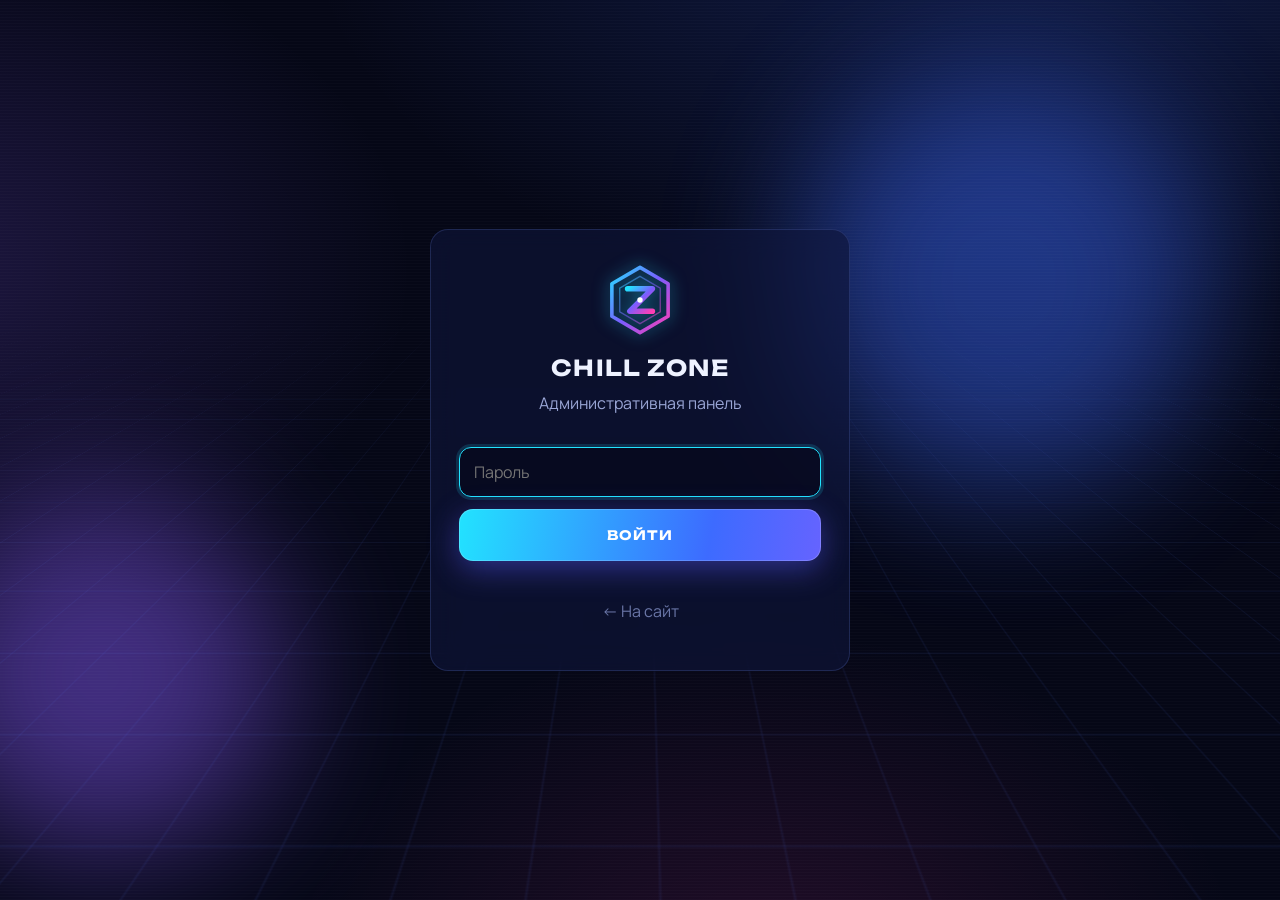
==== admin/index.html @ e5949b57 "CHILL ZONE: сайт, 3D-комната, бронирование, админ-панель Co-Authored-By: Claude Opus 5.5 <noreply@an" ====
<!doctype html>
<html lang="ru">
<head>
<meta charset="utf-8">
<meta name="viewport" content="width=device-width,initial-scale=1,viewport-fit=cover">
<title>Админ-панель — CHILL ZONE</title>
<meta name="robots" content="noindex,nofollow">
<meta name="theme-color" content="#050716">
<meta name="apple-mobile-web-app-capable" content="yes">
<meta name="apple-mobile-web-app-status-bar-style" content="black-translucent">
<meta name="apple-mobile-web-app-title" content="CZ Admin">
<link rel="icon" href="/favicon.svg" type="image/svg+xml">
<link rel="apple-touch-icon" href="/img/icon-192.png">
<link rel="preconnect" href="https://fonts.googleapis.com"><link rel="preconnect" href="https://fonts.gstatic.com" crossorigin>
<link href="https://fonts.googleapis.com/css2?family=Manrope:wght@400;500;600;700;800&family=Unbounded:wght@400;600;700;800&display=swap" rel="stylesheet">
<link rel="stylesheet" href="/css/app.css">
<link rel="stylesheet" href="/css/admin.css">
</head>
<body class="adm">
<div class="bg-fx"><div class="orb o1"></div><div class="orb o2"></div></div>
<div id="root"></div>
<div id="modal" class="modal" hidden><div class="modal-card" role="dialog" aria-modal="true"></div></div>
<script src="/config.js"></script>
<script src="/js/api.js"></script>
<script src="/js/admin.js"></script>
</body>
</html>
---- css/app.css ----
/* =========================================================
   CHILL ZONE — Gaming Universe / Esports Arena / RGB Lounge
   ========================================================= */
:root{
  --bg:#050716; --bg2:#0a0f2a; --panel:rgba(16,22,58,.62); --panel-solid:#0e1435; --line:rgba(120,150,255,.18);
  --text:#eef2ff; --muted:#9aa6d6; --dim:#6b77a8;
  --cyan:#22e3ff; --blue:#3d6bff; --violet:#8b5cff; --teal:#19f0c4; --pink:#ff3fb4;
  --ok:#2bff9a; --busy:#ff3d6e; --sel:#22e3ff; --off:#6b7280;
  --grad: linear-gradient(100deg,var(--cyan),var(--blue) 35%,var(--violet) 65%,var(--pink));
  --r:18px; --r-sm:12px;
  --f-display:"Unbounded","Arial Black",system-ui,sans-serif;
  --f-body:"Manrope",system-ui,-apple-system,"Segoe UI",Roboto,sans-serif;
  --hdr:68px;
  color-scheme: dark;
}
*{box-sizing:border-box}
html{scroll-behavior:smooth;-webkit-text-size-adjust:100%}
body{margin:0;background:var(--bg);color:var(--text);font:16px/1.55 var(--f-body);overflow-x:hidden;-webkit-font-smoothing:antialiased;min-height:100vh}
a{color:inherit;text-decoration:none}
img{max-width:100%;display:block}
button,input,select,textarea{font:inherit;color:inherit}
h1,h2,h3,h4{font-family:var(--f-display);font-weight:700;line-height:1.08;margin:0 0 .5em;letter-spacing:-.01em}
p{margin:0 0 .8em}
.wrap{width:min(1240px,100%);margin:0 auto;padding:0 20px}
.muted{color:var(--muted)} .dim{color:var(--dim)}
.grad-text{background:var(--grad);-webkit-background-clip:text;background-clip:text;color:transparent}
::selection{background:var(--violet);color:#fff}

/* ---------- живой фон ---------- */
.bg-fx{position:fixed;inset:0;z-index:-2;overflow:hidden;pointer-events:none;background:
  radial-gradient(1200px 700px at 80% -10%,rgba(61,107,255,.22),transparent 60%),
  radial-gradient(900px 600px at -10% 30%,rgba(139,92,255,.20),transparent 60%),
  radial-gradient(800px 600px at 60% 110%,rgba(255,63,180,.12),transparent 60%),var(--bg)}
.bg-fx::before{content:"";position:absolute;inset:-50%;background-image:linear-gradient(rgba(80,120,255,.07) 1px,transparent 1px),linear-gradient(90deg,rgba(80,120,255,.07) 1px,transparent 1px);background-size:56px 56px;transform:perspective(600px) rotateX(62deg) translateY(-10%);animation:gridmove 14s linear infinite;mask-image:linear-gradient(transparent 30%,#000 70%)}
.bg-fx::after{content:"";position:absolute;inset:0;background:repeating-linear-gradient(0deg,rgba(255,255,255,.018) 0 1px,transparent 1px 3px)}
@keyframes gridmove{to{background-position:0 56px,0 0}}
.orb{position:absolute;border-radius:50%;filter:blur(70px);opacity:.45;animation:float 18s ease-in-out infinite}
.orb.o1{width:420px;height:420px;background:var(--blue);top:8%;left:62%}
.orb.o2{width:360px;height:360px;background:var(--violet);top:55%;left:-6%;animation-delay:-6s}
.orb.o3{width:260px;height:260px;background:var(--pink);top:78%;left:70%;opacity:.25;animation-delay:-11s}
@keyframes float{50%{transform:translate(40px,-50px) scale(1.12)}}

/* ---------- шапка ---------- */
.site-header{position:fixed;top:0;left:0;right:0;z-index:50;transition:background .3s,backdrop-filter .3s,border-color .3s;border-bottom:1px solid transparent}
.site-header.scrolled,.site-header.open{background:rgba(5,7,22,.78);backdrop-filter:blur(16px);-webkit-backdrop-filter:blur(16px);border-color:var(--line)}
.hdr{height:var(--hdr);display:flex;align-items:center;gap:24px}
.brand{display:flex;align-items:center;gap:10px}
.cz-logo{width:38px;height:38px;filter:drop-shadow(0 0 8px rgba(34,227,255,.55))}
.brand-word{font-family:var(--f-display);font-size:17px;letter-spacing:.08em;display:flex;gap:6px}
.brand-word b{font-weight:800}.brand-word i{font-style:normal;font-weight:400;color:var(--cyan)}
.nav{display:flex;gap:4px;margin-left:auto}
.nav a{padding:8px 14px;border-radius:999px;font-weight:600;font-size:14px;color:var(--muted);transition:.2s}
.nav a:hover,.nav a.on{color:var(--text);background:rgba(120,150,255,.1)}
.burger{display:none;margin-left:auto;background:none;border:0;width:44px;height:44px;padding:10px;cursor:pointer}
.burger span{display:block;height:2px;background:var(--text);margin:6px 0;border-radius:2px;transition:.3s}
.open .burger span:nth-child(1){transform:translateY(8px) rotate(45deg)}.open .burger span:nth-child(2){opacity:0}.open .burger span:nth-child(3){transform:translateY(-8px) rotate(-45deg)}
.mnav{display:none}
@media (max-width:900px){
  .hdr .nav,.hdr .hdr-cta{display:none}.hdr .burger{display:block}
  .site-header.open .mnav{display:flex;flex-direction:column;gap:6px;padding:10px 20px 24px}
  .mnav a{padding:14px 6px;font-size:18px;font-weight:700;border-bottom:1px solid var(--line)}
  .mnav .btn{margin-top:10px;border:0}
}

/* ---------- кнопки ---------- */
.btn{display:inline-flex;align-items:center;justify-content:center;gap:10px;min-height:52px;padding:0 26px;border-radius:14px;border:1px solid var(--line);background:rgba(20,28,72,.6);font-family:var(--f-display);font-size:13px;font-weight:700;letter-spacing:.08em;text-transform:uppercase;cursor:pointer;transition:transform .2s,box-shadow .25s,background .25s,border-color .25s;position:relative;white-space:nowrap;-webkit-tap-highlight-color:transparent}
.btn:hover{transform:translateY(-2px);border-color:rgba(34,227,255,.5);box-shadow:0 0 24px rgba(34,227,255,.18)}
.btn:active{transform:translateY(0) scale(.98)}
.btn:disabled{opacity:.45;pointer-events:none}
.btn-neon{background:var(--grad);background-size:200% 100%;border:0;color:#fff;box-shadow:0 8px 30px rgba(91,92,255,.45),inset 0 0 0 1px rgba(255,255,255,.18);animation:gradshift 6s ease infinite}
.btn-neon:hover{box-shadow:0 10px 40px rgba(34,227,255,.5),0 0 0 1px rgba(255,255,255,.3) inset}
@keyframes gradshift{50%{background-position:100% 0}}
.btn-ghost{background:transparent}
.btn-sm{min-height:40px;padding:0 16px;font-size:11px;border-radius:12px}
.btn-wide{width:100%}
.btn-wa{background:#18c464;border:0;color:#fff}
.btn-wa:hover{box-shadow:0 0 30px rgba(24,196,100,.5)}
.chip{display:inline-flex;align-items:center;gap:6px;padding:6px 12px;border-radius:999px;border:1px solid var(--line);background:rgba(20,28,72,.5);font-size:13px;font-weight:600}

/* ---------- секции ---------- */
section{position:relative}
.sec{padding:110px 0}
.sec-head{display:flex;align-items:end;justify-content:space-between;gap:24px;margin-bottom:40px;flex-wrap:wrap}
.kicker{display:inline-flex;align-items:center;gap:10px;font-family:var(--f-display);font-size:12px;letter-spacing:.3em;text-transform:uppercase;color:var(--cyan);margin-bottom:14px}
.kicker::before{content:"";width:26px;height:2px;background:var(--grad);box-shadow:0 0 10px var(--cyan)}
.h2{font-size:clamp(30px,5vw,58px);text-transform:uppercase}
.lead{font-size:18px;color:var(--muted);max-width:620px}
.rv{opacity:0;transform:translateY(34px);transition:opacity .9s cubic-bezier(.2,.7,.2,1),transform .9s cubic-bezier(.2,.7,.2,1)}
.rv.in{opacity:1;transform:none}
.rv.d1{transition-delay:.08s}.rv.d2{transition-delay:.16s}.rv.d3{transition-delay:.24s}.rv.d4{transition-delay:.32s}
.card{background:var(--panel);border:1px solid var(--line);border-radius:var(--r);backdrop-filter:blur(14px);-webkit-backdrop-filter:blur(14px)}
.page-top{padding-top:calc(var(--hdr) + 60px)}

/* ---------- HERO ---------- */
.hero{min-height:100svh;display:flex;align-items:center;padding:calc(var(--hdr) + 30px) 0 60px;overflow:hidden}
.hero-grid{display:grid;grid-template-columns:1.02fr 1fr;gap:30px;align-items:center}
.hero-logo{display:flex;align-items:center;gap:16px;margin-bottom:26px}
.hero-logo .cz-logo{width:74px;height:74px}
.hero-logo .cz-logo .lg-hex,.hero-logo .cz-logo .lg-z{stroke-dasharray:240;stroke-dashoffset:240;animation:draw 1.6s .2s cubic-bezier(.6,0,.2,1) forwards}
.hero-logo .cz-logo .lg-z{animation-delay:.9s}
.hero-logo .cz-logo .lg-hex2{opacity:0;animation:fadein .6s 1.5s forwards,spin 18s 2s linear infinite;transform-origin:32px 32px}
.hero-logo .cz-logo .lg-dot{opacity:0;animation:fadein .4s 1.8s forwards,pulse 2s 2.2s infinite}
@keyframes draw{to{stroke-dashoffset:0}}
@keyframes fadein{to{opacity:.6}}
@keyframes spin{to{transform:rotate(360deg)}}
@keyframes pulse{50%{opacity:.2}}
.hero-word{font-family:var(--f-display);font-size:26px;letter-spacing:.32em;font-weight:800;display:flex;gap:.4em;overflow:hidden}
.hero-word span{display:inline-block;transform:translateY(110%);animation:up .9s cubic-bezier(.2,.8,.2,1) forwards}
.hero-word span:nth-child(2){color:var(--cyan);font-weight:400;animation-delay:.15s;text-shadow:0 0 18px rgba(34,227,255,.7)}
@keyframes up{to{transform:none}}
.hero h1{font-size:clamp(40px,5.6vw,84px);text-transform:uppercase;line-height:.96;margin-bottom:20px}
.hero h1 .l{display:block;overflow:hidden}
.hero h1 .l>span{display:inline-block;transform:translateY(105%);animation:up 1s cubic-bezier(.2,.8,.2,1) forwards}
.hero h1 .l:nth-child(2)>span{animation-delay:.12s}.hero h1 .l:nth-child(3)>span{animation-delay:.24s}
.glitch{position:relative}
.glitch::before,.glitch::after{content:attr(data-t);position:absolute;inset:0;background:inherit;-webkit-background-clip:text;background-clip:text}
.glitch::before{color:var(--pink);mix-blend-mode:screen;animation:gl1 4s infinite steps(1)}
.glitch::after{color:var(--cyan);mix-blend-mode:screen;animation:gl2 4s infinite steps(1)}
@keyframes gl1{0%,93%,100%{transform:none;opacity:0}94%{transform:translate(-3px,1px);opacity:.7;clip-path:inset(10% 0 55% 0)}96%{transform:translate(3px,-1px);opacity:.7;clip-path:inset(60% 0 5% 0)}}
@keyframes gl2{0%,94%,100%{transform:none;opacity:0}95%{transform:translate(3px,0);opacity:.7;clip-path:inset(30% 0 40% 0)}97%{transform:translate(-2px,1px);opacity:.7;clip-path:inset(5% 0 75% 0)}}
.hero .sub{font-size:clamp(18px,2.2vw,24px);color:var(--muted);margin-bottom:34px;opacity:0;animation:fadeup 1s .6s forwards}
.hero .sub b{color:var(--text);font-weight:700}
@keyframes fadeup{from{opacity:0;transform:translateY(16px)}to{opacity:1;transform:none}}
.hero-ctas{display:flex;flex-wrap:wrap;gap:12px;opacity:0;animation:fadeup 1s .8s forwards}
.hero-stats{display:flex;gap:28px;margin-top:40px;flex-wrap:wrap;opacity:0;animation:fadeup 1s 1s forwards}
.hero-stats div{font-size:13px;color:var(--muted)}
.hero-stats b{display:block;font-family:var(--f-display);font-size:28px;color:var(--text)}
.hero-visual{position:relative;height:min(68vh,620px);opacity:0;animation:fadein2 1.4s .3s forwards}
@keyframes fadein2{to{opacity:1}}
.scroll-hint{position:absolute;left:50%;bottom:18px;transform:translateX(-50%);font-size:11px;letter-spacing:.3em;color:var(--dim);text-transform:uppercase}
.scroll-hint::after{content:"";display:block;width:1px;height:34px;margin:8px auto 0;background:linear-gradient(var(--cyan),transparent);animation:sh 2s infinite}
@keyframes sh{0%{transform:scaleY(0);transform-origin:top}50%{transform:scaleY(1);transform-origin:top}51%{transform-origin:bottom}100%{transform:scaleY(0);transform-origin:bottom}}
@media (max-width:980px){
  .hero{min-height:auto;padding-top:calc(var(--hdr) + 20px)}
  .hero-grid{grid-template-columns:1fr}
  .hero-visual{height:380px;order:-1;margin:0 -20px}
  .hero-logo{margin-bottom:16px}.hero-logo .cz-logo{width:54px;height:54px}.hero-word{font-size:18px}
  .scroll-hint{display:none}
}

/* =========================================================
   3D ИГРОВАЯ КОМНАТА (CSS 3D)
   ========================================================= */
.room3d{position:relative;width:100%;height:100%;overflow:hidden;perspective:1700px;perspective-origin:50% 35%;touch-action:none;user-select:none;-webkit-user-select:none;cursor:grab;border-radius:24px}
.room3d.dragging{cursor:grabbing}
.room3d .cam{position:absolute;left:50%;top:52%;width:0;height:0;transform-style:preserve-3d;transition:transform 1.1s cubic-bezier(.22,.8,.18,1)}
.room3d.dragging .cam,.room3d.pinching .cam{transition:none}
.r3-floor{position:absolute;left:0;top:0;width:1000px;height:700px;transform-style:preserve-3d;
  background:
    radial-gradient(closest-side at 50% 50%,rgba(139,92,255,.28),transparent),
    linear-gradient(rgba(34,227,255,.09) 1.5px,transparent 1.5px) 0 0/50px 50px,
    linear-gradient(90deg,rgba(34,227,255,.09) 1.5px,transparent 1.5px) 0 0/50px 50px,
    linear-gradient(135deg,#191a4a,#2a1650 55%,#3a1450);
  box-shadow:0 0 0 2px rgba(34,227,255,.35),0 0 80px rgba(139,92,255,.5)}
.r3-floor::after{content:"";position:absolute;inset:0;background:radial-gradient(circle at 30% 70%,rgba(255,63,180,.18),transparent 45%),radial-gradient(circle at 75% 20%,rgba(34,227,255,.15),transparent 40%)}
.r3-wall{position:absolute;left:0;top:0;transform-origin:0 0;backface-visibility:visible;
  background:linear-gradient(180deg,#22134a,#140c33 70%,#0d0a26);border-top:2px solid rgba(255,63,180,.6)}
.r3-wall .neon-strip{position:absolute;left:0;right:0;height:4px;background:var(--grad);box-shadow:0 0 18px var(--violet),0 0 36px var(--pink)}
.r3-wall .neon-sign{position:absolute;font-family:var(--f-display);font-weight:800;color:#fff;letter-spacing:.12em;text-shadow:0 0 8px var(--pink),0 0 24px var(--pink),0 0 48px var(--violet)}
.r3-face{position:absolute;left:0;top:0;transform-origin:0 0;backface-visibility:visible;transition:opacity .5s,background .4s,box-shadow .4s}
.r3-obj{position:absolute;left:0;top:0;transform-style:preserve-3d;cursor:pointer}
.r3-obj .pad{position:absolute;border-radius:14px;border:2px solid var(--st,var(--ok));background:radial-gradient(closest-side,color-mix(in srgb,var(--st,var(--ok)) 25%,transparent),transparent);box-shadow:0 0 22px var(--st,var(--ok)),inset 0 0 18px color-mix(in srgb,var(--st,var(--ok)) 40%,transparent);transition:.4s;animation:padpulse 2.6s ease-in-out infinite}
@keyframes padpulse{50%{opacity:.55}}
.r3-obj[data-st=busy]{--st:var(--busy)}.r3-obj[data-st=off]{--st:var(--off)}.r3-obj[data-st=sel]{--st:var(--sel)}
.r3-obj[data-st=off] .pad{animation:none;opacity:.6}
.r3-obj:hover .pad{opacity:1;animation:none;box-shadow:0 0 34px var(--st,var(--ok)),inset 0 0 26px var(--st,var(--ok))}
.room3d.has-sel .r3-obj:not(.selected) .r3-face,.room3d.has-sel .r3-obj:not(.selected) .pad{opacity:.28}
.room3d.has-sel .r3-obj:not(.selected) .r3-label{opacity:0}
.r3-obj.selected .pad{border-width:3px;animation:selpulse 1.2s ease-in-out infinite}
@keyframes selpulse{50%{box-shadow:0 0 50px var(--sel),inset 0 0 40px var(--sel)}}
.r3-obj.selected .glowy{box-shadow:0 0 30px var(--cyan),inset 0 0 20px rgba(34,227,255,.6)!important}
.r3-label{position:absolute;left:0;top:0;transform-style:preserve-3d;pointer-events:none;transition:opacity .4s}
.r3-label>div{transform:translate(-50%,-100%) rotateZ(calc(var(--rz) * -1)) rotateX(calc(var(--rx) * -1));transform-origin:50% 100%;white-space:nowrap;font-family:var(--f-display);font-size:13px;font-weight:700;letter-spacing:.06em;padding:6px 10px;border-radius:9px;background:rgba(6,8,26,.82);border:1px solid var(--st,var(--ok));box-shadow:0 0 14px color-mix(in srgb,var(--st,var(--ok)) 70%,transparent);display:flex;align-items:center;gap:7px}
.r3-label>div::before{content:"";width:8px;height:8px;border-radius:50%;background:var(--st,var(--ok));box-shadow:0 0 8px var(--st,var(--ok))}
.r3-obj[data-st=busy] .r3-label>div,.r3-obj[data-st=off] .r3-label>div{color:#cfd3e6}
.screen{background:linear-gradient(135deg,#1b6dff,#22e3ff 40%,#8b5cff 70%,#ff3fb4);background-size:300% 300%;animation:screenflow 7s ease infinite;box-shadow:0 0 22px rgba(34,227,255,.6)}
@keyframes screenflow{50%{background-position:100% 100%}}
.rgb{background:linear-gradient(90deg,#ff3fb4,#8b5cff,#22e3ff,#19f0c4,#ff3fb4);background-size:300% 100%;animation:rgbflow 3s linear infinite}
@keyframes rgbflow{to{background-position:300% 0}}
.room-wrap{position:relative;height:min(78vh,720px);min-height:460px;border-radius:26px;border:1px solid var(--line);background:radial-gradient(ellipse at 50% 30%,rgba(61,107,255,.18),transparent 70%),rgba(8,10,30,.6);overflow:hidden}
.room-tools{position:absolute;z-index:5;left:14px;top:14px;right:14px;display:flex;gap:8px;flex-wrap:wrap;pointer-events:none}
.room-tools>*{pointer-events:auto}
.room-legend{position:absolute;z-index:5;left:14px;bottom:14px;display:flex;gap:12px;flex-wrap:wrap;font-size:12px;font-weight:600;color:var(--muted);background:rgba(6,8,26,.7);padding:8px 12px;border-radius:12px;border:1px solid var(--line);backdrop-filter:blur(8px)}
.room-legend i{display:inline-block;width:10px;height:10px;border-radius:50%;margin-right:6px;vertical-align:-1px;box-shadow:0 0 8px currentColor}
.room-zoom{position:absolute;z-index:5;right:14px;bottom:14px;display:flex;flex-direction:column;gap:6px}
.room-zoom button{width:44px;height:44px;border-radius:12px;border:1px solid var(--line);background:rgba(6,8,26,.75);font-size:20px;font-weight:700;cursor:pointer;backdrop-filter:blur(8px)}
.room-zoom button:hover{border-color:var(--cyan);box-shadow:0 0 14px rgba(34,227,255,.4)}
.tbtn{height:40px;padding:0 14px;border-radius:12px;border:1px solid var(--line);background:rgba(6,8,26,.75);font-size:13px;font-weight:700;cursor:pointer;backdrop-filter:blur(8px);display:inline-flex;align-items:center;gap:8px}
.tbtn.on,.tbtn:hover{border-color:var(--cyan);color:var(--cyan)}
.tbtn select,.tbtn input{background:transparent;border:0;outline:0;font-weight:700;color:var(--text)}
.tbtn select option{background:#0e1435}
.room-hint{position:absolute;z-index:4;left:50%;top:64px;transform:translateX(-50%);font-size:12px;color:var(--muted);background:rgba(6,8,26,.6);padding:6px 12px;border-radius:999px;pointer-events:none;transition:opacity .5s;text-align:center;width:max-content;max-width:92%}
.room-quick{display:flex;gap:8px;overflow-x:auto;padding:14px 2px 4px;scrollbar-width:none}
.room-quick::-webkit-scrollbar{display:none}
.room-quick button{flex:0 0 auto;display:flex;align-items:center;gap:8px;height:42px;padding:0 14px;border-radius:12px;border:1px solid var(--line);background:rgba(16,22,58,.6);font-size:13px;font-weight:700;cursor:pointer}
.room-quick button i{width:8px;height:8px;border-radius:50%;background:var(--ok);box-shadow:0 0 8px var(--ok)}
.room-quick button[data-st=busy] i{background:var(--busy);box-shadow:0 0 8px var(--busy)}
.room-quick button[data-st=off] i{background:var(--off);box-shadow:none}
.room-quick button.on{border-color:var(--cyan);box-shadow:0 0 16px rgba(34,227,255,.35)}

/* ---------- панель выбора / бронирования ---------- */
.bk-panel{position:absolute;z-index:8;top:12px;right:12px;bottom:12px;width:min(430px,calc(100% - 24px));display:flex;flex-direction:column;border-radius:22px;background:rgba(9,12,36,.9);border:1px solid rgba(34,227,255,.35);box-shadow:0 0 0 1px rgba(139,92,255,.2),0 20px 80px rgba(0,0,0,.6),0 0 50px rgba(34,227,255,.15);backdrop-filter:blur(18px);-webkit-backdrop-filter:blur(18px);transform:translateX(calc(100% + 30px));transition:transform .6s cubic-bezier(.2,.8,.2,1);overflow:hidden}
.bk-panel.open{transform:none}
.bk-head{position:relative;flex:0 0 auto;height:150px;overflow:hidden}
.bk-head img,.bk-head .ph-art{position:absolute;inset:0;width:100%;height:100%;object-fit:cover}
.bk-head::after{content:"";position:absolute;inset:0;background:linear-gradient(transparent 20%,rgba(9,12,36,.96))}
.bk-head .ttl{position:absolute;left:18px;right:60px;bottom:12px;z-index:1}
.bk-head .ttl h3{font-size:24px;margin:4px 0 0;text-transform:uppercase}
.bk-close{position:absolute;z-index:2;top:12px;right:12px;width:40px;height:40px;border-radius:12px;border:1px solid var(--line);background:rgba(6,8,26,.7);font-size:18px;cursor:pointer}
.bk-back{position:absolute;z-index:2;top:12px;left:12px;height:40px;padding:0 12px;border-radius:12px;border:1px solid var(--line);background:rgba(6,8,26,.7);font-size:12px;font-weight:700;cursor:pointer}
.bk-body{flex:1 1 auto;overflow-y:auto;padding:16px 18px 20px;-webkit-overflow-scrolling:touch;overscroll-behavior:contain}
.bk-price{display:flex;align-items:baseline;gap:8px;margin:2px 0 6px}
.bk-price b{font-family:var(--f-display);font-size:28px}
.bk-feat{display:flex;flex-wrap:wrap;gap:6px;margin:8px 0 14px}
.bk-feat span{font-size:12px;padding:4px 10px;border-radius:999px;background:rgba(34,227,255,.08);border:1px solid rgba(34,227,255,.25);color:#bdf6ff}
.st-badge{display:inline-flex;align-items:center;gap:6px;font-size:12px;font-weight:700;padding:4px 10px;border-radius:999px;background:rgba(43,255,154,.1);color:var(--ok);border:1px solid rgba(43,255,154,.35)}
.st-badge::before{content:"";width:7px;height:7px;border-radius:50%;background:currentColor;box-shadow:0 0 8px currentColor}
.st-badge.busy{color:var(--busy);background:rgba(255,61,110,.1);border-color:rgba(255,61,110,.35)}
.st-badge.off{color:#aab;background:rgba(150,150,170,.1);border-color:rgba(150,150,170,.3)}
.lbl{display:block;font-size:12px;font-weight:700;letter-spacing:.12em;text-transform:uppercase;color:var(--muted);margin:16px 0 8px}
.days{display:flex;gap:6px;overflow-x:auto;padding-bottom:4px;scrollbar-width:thin}
.days button{flex:0 0 auto;width:58px;padding:8px 0;border-radius:12px;border:1px solid var(--line);background:rgba(20,28,72,.5);cursor:pointer;text-align:center;line-height:1.2}
.days button small{display:block;font-size:11px;color:var(--muted);text-transform:uppercase}
.days button b{font-size:18px;font-family:var(--f-display)}
.days button.on{border-color:var(--cyan);background:rgba(34,227,255,.14);box-shadow:0 0 14px rgba(34,227,255,.3)}
.segs{display:flex;gap:6px;flex-wrap:wrap}
.segs button{flex:1 0 auto;min-width:64px;height:42px;border-radius:12px;border:1px solid var(--line);background:rgba(20,28,72,.5);font-weight:700;cursor:pointer}
.segs button.on{border-color:var(--violet);background:rgba(139,92,255,.22);box-shadow:0 0 14px rgba(139,92,255,.35)}
.slots{display:grid;grid-template-columns:repeat(auto-fill,minmax(64px,1fr));gap:6px}
.slots button{height:40px;border-radius:10px;border:1px solid rgba(43,255,154,.3);background:rgba(43,255,154,.06);font-weight:700;font-size:14px;cursor:pointer;transition:.15s}
.slots button:hover{background:rgba(43,255,154,.16)}
.slots button.on{border-color:var(--cyan);background:var(--grad);color:#fff;box-shadow:0 0 16px rgba(34,227,255,.5)}
.slots button:disabled{border-color:rgba(255,61,110,.2);background:rgba(255,61,110,.06);color:#6f5a72;text-decoration:line-through;cursor:not-allowed}
.slots button.past:disabled{border-color:transparent;background:rgba(255,255,255,.03);color:#3d4466;text-decoration:none}
.slots-empty{grid-column:1/-1;font-size:14px;color:var(--muted);padding:10px;text-align:center;border:1px dashed var(--line);border-radius:12px}
.inp{width:100%;height:50px;padding:0 14px;border-radius:12px;border:1px solid var(--line);background:rgba(6,8,26,.6);outline:0;font-size:16px;transition:.2s}
.inp:focus{border-color:var(--cyan);box-shadow:0 0 0 3px rgba(34,227,255,.15)}
textarea.inp{height:auto;min-height:90px;padding:12px 14px;resize:vertical}
select.inp option{background:#0e1435}
.row2{display:grid;grid-template-columns:1fr 1fr;gap:10px}
.check{display:flex;gap:10px;align-items:flex-start;font-size:14px;color:var(--muted);margin:12px 0;cursor:pointer}
.check input{width:20px;height:20px;accent-color:var(--violet);flex:0 0 auto;margin-top:1px}
.stepper{display:flex;align-items:center;gap:8px}
.stepper button{width:44px;height:44px;border-radius:12px;border:1px solid var(--line);background:rgba(20,28,72,.5);font-size:20px;font-weight:700;cursor:pointer}
.stepper b{min-width:44px;text-align:center;font-family:var(--f-display);font-size:20px}
.sum{margin-top:16px;padding:14px;border-radius:14px;background:linear-gradient(135deg,rgba(34,227,255,.08),rgba(139,92,255,.12));border:1px solid rgba(139,92,255,.35)}
.sum .ln{display:flex;justify-content:space-between;gap:10px;font-size:14px;color:var(--muted);margin:3px 0}
.sum .ln.tot{color:var(--text);font-weight:800;font-size:18px;margin-top:8px;padding-top:8px;border-top:1px dashed var(--line)}
.sum .ln.tot b{font-family:var(--f-display)}
.sum .ln.bonus{color:var(--teal)}
.note{font-size:13px;padding:10px 12px;border-radius:12px;background:rgba(255,63,180,.08);border:1px solid rgba(255,63,180,.3);color:#ffd2ee;margin:12px 0}
.note.info{background:rgba(34,227,255,.07);border-color:rgba(34,227,255,.3);color:#c8f6ff}
.form-err{color:#ff8fab;font-size:14px;margin:10px 0 0;min-height:1em}
.bk-foot{flex:0 0 auto;padding:12px 18px calc(12px + env(safe-area-inset-bottom));border-top:1px solid var(--line);background:rgba(6,8,26,.85)}
@media (max-width:760px){
  .room-wrap{height:72svh;min-height:420px;border-radius:20px;margin:0 -8px}
  .bk-panel{position:fixed;top:auto;left:0;right:0;bottom:0;width:100%;height:min(72svh,760px);border-radius:24px 24px 0 0;transform:translateY(105%);z-index:60}
  .bk-panel.open{transform:none}
  .bk-panel::before{content:"";position:absolute;z-index:3;top:7px;left:50%;width:44px;height:4px;margin-left:-22px;border-radius:2px;background:rgba(255,255,255,.35)}
  .room-legend{font-size:11px;gap:8px;right:70px}
  .room-hint{top:60px}
}
.scrim{position:fixed;inset:0;z-index:55;background:rgba(0,0,0,.5);opacity:0;pointer-events:none;transition:.4s}
.scrim.on{opacity:1;pointer-events:auto}
@media (min-width:761px){.scrim{display:none}}

/* ---------- развлечения ---------- */
.fun-grid{display:grid;grid-template-columns:repeat(auto-fill,minmax(270px,1fr));gap:18px}
.fun{position:relative;overflow:hidden;display:flex;flex-direction:column;border-radius:22px;background:var(--panel);border:1px solid var(--line);transition:transform .4s cubic-bezier(.2,.8,.2,1),border-color .3s,box-shadow .3s;transform-style:preserve-3d}
.fun:hover{transform:translateY(-6px);border-color:rgba(34,227,255,.5);box-shadow:0 20px 60px rgba(0,0,0,.4),0 0 40px rgba(61,107,255,.25)}
.fun .ph{position:relative;aspect-ratio:4/3;overflow:hidden;background:#0d1030}
.fun .ph img{width:100%;height:100%;object-fit:cover;transition:transform .8s}
.fun:hover .ph img{transform:scale(1.07)}
.fun .ph::after{content:"";position:absolute;inset:0;background:linear-gradient(transparent 50%,rgba(10,14,40,.9))}
.fun .tag{position:absolute;z-index:1;top:12px;left:12px}
.fun .body{padding:16px 18px 18px;display:flex;flex-direction:column;flex:1}
.fun h3{font-size:19px;text-transform:uppercase;margin-bottom:6px}
.fun p{font-size:14px;color:var(--muted);flex:1}
.fun .foot{display:flex;align-items:center;justify-content:space-between;gap:10px;margin-top:10px}
.fun .price{font-family:var(--f-display);font-weight:700;font-size:18px}
.fun .price small{font-family:var(--f-body);font-size:12px;color:var(--muted);font-weight:600}
.ph-art{position:relative;width:100%;height:100%;display:grid;place-items:center;overflow:hidden;background:radial-gradient(circle at 30% 30%,rgba(34,227,255,.35),transparent 50%),radial-gradient(circle at 70% 70%,rgba(255,63,180,.35),transparent 50%),linear-gradient(135deg,#141a52,#2b1258)}
.ph-art::before{content:"";position:absolute;inset:-20%;background-image:linear-gradient(rgba(34,227,255,.15) 1px,transparent 1px),linear-gradient(90deg,rgba(34,227,255,.15) 1px,transparent 1px);background-size:28px 28px;transform:perspective(300px) rotateX(55deg) translateY(30%)}
.ph-art span{position:relative;font-family:var(--f-display);font-size:44px;font-weight:800;letter-spacing:.06em;color:#fff;text-shadow:0 0 10px var(--cyan),0 0 30px var(--violet),0 0 60px var(--pink)}
.room-cta{display:grid;grid-template-columns:1.1fr 1fr;gap:0;overflow:hidden;border-radius:26px;border:1px solid rgba(139,92,255,.45);background:linear-gradient(120deg,rgba(61,107,255,.18),rgba(255,63,180,.12));margin-top:28px}
.room-cta img{height:100%;width:100%;object-fit:cover;min-height:260px}
.room-cta .in{padding:34px}
.room-cta h3{font-size:clamp(24px,3vw,36px);text-transform:uppercase}
@media (max-width:760px){.room-cta{grid-template-columns:1fr}.room-cta .in{padding:24px}}

/* ---------- цены / акции ---------- */
.price-table{width:100%;border-collapse:separate;border-spacing:0 8px}
.price-table td{padding:16px 18px;background:var(--panel);border-top:1px solid var(--line);border-bottom:1px solid var(--line)}
.price-table td:first-child{border-left:1px solid var(--line);border-radius:14px 0 0 14px;font-weight:700}
.price-table td:last-child{border-right:1px solid var(--line);border-radius:0 14px 14px 0;text-align:right;font-family:var(--f-display);font-weight:700;white-space:nowrap}
.price-table .soon{font-family:var(--f-body);color:var(--muted);font-weight:600;font-size:14px}
.promo-grid{display:grid;grid-template-columns:repeat(auto-fill,minmax(300px,1fr));gap:18px}
.promo{position:relative;padding:28px;border-radius:22px;overflow:hidden;background:linear-gradient(140deg,rgba(61,107,255,.25),rgba(139,92,255,.18) 50%,rgba(255,63,180,.2));border:1px solid rgba(139,92,255,.45)}
.promo::before{content:"";position:absolute;width:220px;height:220px;right:-60px;top:-60px;border-radius:50%;background:radial-gradient(var(--pink),transparent 70%);opacity:.35;filter:blur(10px)}
.promo h3{position:relative;font-size:22px;text-transform:uppercase}
.promo p{position:relative;color:#d6dcff}
.promo .chip{position:relative;margin-bottom:14px;background:rgba(6,8,26,.5)}
.empty-state{padding:50px 24px;text-align:center;border-radius:22px;border:1px dashed rgba(139,92,255,.5);background:rgba(16,22,58,.4)}

/* ---------- контакты ---------- */
.contacts-grid{display:grid;grid-template-columns:1fr 1.3fr;gap:20px;align-items:stretch}
.contact-card{padding:28px}
.contact-card .it{display:flex;gap:14px;align-items:flex-start;padding:14px 0;border-bottom:1px solid var(--line)}
.contact-card .it:last-of-type{border:0}
.contact-card .ic{flex:0 0 44px;height:44px;border-radius:12px;display:grid;place-items:center;background:rgba(34,227,255,.1);border:1px solid rgba(34,227,255,.3);font-size:20px}
.contact-card small{display:block;color:var(--muted);font-size:12px;text-transform:uppercase;letter-spacing:.1em}
.contact-card a.big,.contact-card .big{font-size:18px;font-weight:700}
.map{min-height:380px;border-radius:var(--r);overflow:hidden;border:1px solid var(--line);background:#0d1030}
.map iframe{width:100%;height:100%;min-height:380px;border:0;filter:invert(.9) hue-rotate(200deg) saturate(.8) brightness(.95)}
@media (max-width:860px){.contacts-grid{grid-template-columns:1fr}}

/* ---------- страница брони ---------- */
.bk-page{max-width:720px;margin:0 auto}
.tl{display:flex;gap:6px;margin:18px 0 24px}
.tl div{flex:1;height:6px;border-radius:3px;background:rgba(255,255,255,.08)}
.tl div.on{background:var(--grad);box-shadow:0 0 10px rgba(34,227,255,.5)}
.status-big{display:inline-flex;align-items:center;gap:10px;padding:10px 18px;border-radius:999px;font-weight:800;font-size:15px;background:rgba(34,227,255,.1);border:1px solid rgba(34,227,255,.4);color:var(--cyan)}
.status-big.good{background:rgba(43,255,154,.1);border-color:rgba(43,255,154,.45);color:var(--ok)}
.status-big.bad{background:rgba(255,61,110,.1);border-color:rgba(255,61,110,.45);color:var(--busy)}
.status-big.wait{background:rgba(139,92,255,.14);border-color:rgba(139,92,255,.5);color:#c5b3ff}
.kv{display:grid;grid-template-columns:auto 1fr;gap:8px 18px;font-size:15px}
.kv dt{color:var(--muted)}.kv dd{margin:0;font-weight:700;text-align:right}
.pay-box{padding:22px;border-radius:20px;background:linear-gradient(135deg,rgba(255,221,45,.08),rgba(139,92,255,.12));border:1px solid rgba(255,221,45,.35)}
.pay-phone{display:flex;align-items:center;justify-content:space-between;gap:10px;flex-wrap:wrap;margin:10px 0}
.pay-phone b{font-family:var(--f-display);font-size:clamp(22px,5vw,30px);letter-spacing:.02em}
.amount{font-family:var(--f-display);font-size:clamp(30px,7vw,44px);font-weight:800}
.countdown{font-family:var(--f-display);font-size:22px;color:var(--pink)}
.drop{display:block;padding:24px;border-radius:16px;border:2px dashed rgba(34,227,255,.4);text-align:center;cursor:pointer;transition:.2s;background:rgba(34,227,255,.04)}
.drop:hover{background:rgba(34,227,255,.1)}
.drop input{display:none}
.receipt-prev{max-height:220px;margin:12px auto 0;border-radius:12px}
.stack{display:flex;flex-direction:column;gap:12px}

/* ---------- тосты ---------- */
#toasts{position:fixed;z-index:200;left:50%;bottom:24px;transform:translateX(-50%);display:flex;flex-direction:column;gap:8px;width:min(440px,calc(100% - 32px))}
.toast{padding:14px 18px;border-radius:14px;background:rgba(14,20,53,.96);border:1px solid var(--line);box-shadow:0 10px 40px rgba(0,0,0,.5);font-weight:600;animation:tin .35s ease;transition:.5s}
.toast.ok{border-color:rgba(43,255,154,.5)}.toast.err{border-color:rgba(255,61,110,.6)}
.toast.out{opacity:0;transform:translateY(10px)}
@keyframes tin{from{opacity:0;transform:translateY(16px)}}

/* ---------- подвал ---------- */
.site-footer{margin-top:60px;border-top:1px solid var(--line);background:rgba(5,7,22,.7);padding:50px 0 calc(24px + env(safe-area-inset-bottom))}
.ftr{display:grid;grid-template-columns:1.4fr 1fr 1fr;gap:30px}
.ftr h4{font-size:13px;letter-spacing:.2em;text-transform:uppercase;color:var(--cyan)}
.ftr p{margin:6px 0}.ftr a:hover{color:var(--cyan)}
.ftr-bottom{display:flex;justify-content:space-between;margin-top:30px;padding-top:20px;border-top:1px solid var(--line);font-size:13px;color:var(--dim)}
@media (max-width:760px){.ftr{grid-template-columns:1fr}.sec{padding:76px 0}}

/* мобильная нижняя кнопка */
.mob-cta{display:none}
@media (max-width:760px){
  .mob-cta{display:flex;position:fixed;z-index:40;left:12px;right:12px;bottom:calc(12px + env(safe-area-inset-bottom));gap:8px;transition:transform .4s}
  .mob-cta.hide{transform:translateY(140%)}
  .mob-cta .btn{flex:1;min-height:54px}
}
@media (prefers-reduced-motion:reduce){*,*::before,*::after{animation-duration:.01ms!important;animation-iteration-count:1!important;transition-duration:.01ms!important}.rv{opacity:1;transform:none}}

/* детали 3D-моделей */
.r3-roommark .pad{opacity:0;animation:none;border-radius:6px}
.r3-roommark.selected .pad{opacity:1}
.r3-label.room-label{pointer-events:auto;cursor:pointer}
.r3-label.room-label>div{font-size:15px;padding:9px 14px;background:linear-gradient(90deg,rgba(61,107,255,.85),rgba(139,92,255,.85));border-color:rgba(255,255,255,.4)}
.vr-disc{background:radial-gradient(circle,rgba(34,227,255,.35),rgba(139,92,255,.25) 55%,transparent 70%);box-shadow:0 0 0 3px rgba(34,227,255,.8),0 0 30px rgba(34,227,255,.7)}
.vr-ring{border:3px solid rgba(34,227,255,.8);box-shadow:0 0 20px rgba(34,227,255,.8),inset 0 0 20px rgba(139,92,255,.6);animation:vrspin 6s linear infinite}
@keyframes vrspin{from{transform:translate3d(-45px,-45px,80px) rotateX(70deg) rotateZ(0)}to{transform:translate3d(-45px,-45px,80px) rotateX(70deg) rotateZ(360deg)}}
.neon-edge{background:#1b1640!important;box-shadow:inset 0 3px 0 #3d6bff,0 0 18px #3d6bff}
.pillar{background:linear-gradient(90deg,#2a2560,#352d78)!important;box-shadow:inset 0 -6px 0 rgba(255,63,180,.7)}
.chair-top{background:#2a1b38!important}.chair-back{background:linear-gradient(#2b1a3d,#150e20)!important;box-shadow:inset 0 0 0 2px rgba(255,63,180,.55)}
.score{display:block;color:#ff3b3b;font:700 7px monospace;text-align:center;line-height:10px;text-shadow:0 0 4px red}

/* галерея */
.gal{display:grid;grid-template-columns:2fr 1fr 1fr;grid-auto-rows:240px;gap:14px;margin-top:30px}
.gal figure{position:relative;margin:0;border-radius:20px;overflow:hidden;border:1px solid var(--line)}
.gal .g1{grid-row:span 2}
.gal img{width:100%;height:100%;object-fit:cover;transition:transform 1s}
.gal figure:hover img{transform:scale(1.06)}
.gal figcaption{position:absolute;left:12px;bottom:12px;padding:6px 12px;border-radius:999px;background:rgba(6,8,26,.7);font-size:13px;font-weight:700;backdrop-filter:blur(6px)}
@media (max-width:760px){.gal{grid-template-columns:1fr 1fr;grid-auto-rows:170px}.gal .g1{grid-column:span 2;grid-row:span 1;}}
[hidden]{display:none!important}
.hero-visual.room3d{height:min(68vh,620px);overflow:visible;cursor:pointer}
@media (max-width:980px){.hero-visual.room3d{height:380px;overflow:hidden}}

@media (max-width:760px){.bk-head{height:112px}.bk-head .ttl h3{font-size:20px}}
---- css/admin.css ----
/* CHILL ZONE — админ-панель (mobile-first) */
.adm{--side:240px}
.login{min-height:100svh;display:grid;place-items:center;padding:24px}
.login .card{width:min(420px,100%);padding:34px 28px;text-align:center}
.login .cz-logo{width:72px;height:72px;margin:0 auto 14px}
.login h1{font-size:22px;letter-spacing:.06em}
.shell{display:grid;grid-template-columns:var(--side) 1fr;min-height:100svh}
.side{position:sticky;top:0;height:100svh;padding:20px 14px;border-right:1px solid var(--line);background:rgba(5,7,22,.75);backdrop-filter:blur(14px);display:flex;flex-direction:column;gap:4px}
.side .brand{margin:0 6px 22px}
.side a.nv{display:flex;align-items:center;gap:12px;padding:12px 14px;border-radius:12px;font-weight:700;color:var(--muted);font-size:15px}
.side a.nv:hover{background:rgba(120,150,255,.08);color:var(--text)}
.side a.nv.on{background:linear-gradient(90deg,rgba(34,227,255,.16),rgba(139,92,255,.12));color:var(--text);box-shadow:inset 3px 0 0 var(--cyan)}
.side .sp{flex:1}
.nv .bdg{margin-left:auto;min-width:22px;height:22px;padding:0 6px;border-radius:11px;background:var(--pink);color:#fff;font-size:12px;display:grid;place-items:center}
.main{padding:26px 28px 60px;min-width:0}
.top{display:flex;align-items:center;gap:12px;flex-wrap:wrap;margin-bottom:22px}
.top h1{font-size:26px;margin:0;text-transform:uppercase}
.top .grow{flex:1}
.tabbar{display:none}
@media (max-width:860px){
  .shell{grid-template-columns:1fr}
  .side{display:none}
  .main{padding:16px 14px calc(96px + env(safe-area-inset-bottom))}
  .top h1{font-size:20px}
  .tabbar{display:grid;grid-template-columns:repeat(5,1fr);position:fixed;z-index:30;left:0;right:0;bottom:0;padding:6px 6px calc(6px + env(safe-area-inset-bottom));background:rgba(5,7,22,.92);backdrop-filter:blur(16px);border-top:1px solid var(--line)}
  .tabbar a{display:flex;flex-direction:column;align-items:center;gap:2px;padding:6px 0;font-size:10.5px;font-weight:700;color:var(--muted);position:relative;border-radius:10px}
  .tabbar a span{font-size:20px;line-height:1.1}
  .tabbar a.on{color:var(--cyan);background:rgba(34,227,255,.08)}
  .tabbar .bdg{position:absolute;top:2px;right:18%;min-width:18px;height:18px;border-radius:9px;background:var(--pink);color:#fff;font-size:11px;display:grid;place-items:center;padding:0 4px}
}
.kpis{display:grid;grid-template-columns:repeat(auto-fill,minmax(170px,1fr));gap:12px;margin-bottom:18px}
.kpi{padding:16px;border-radius:16px;background:var(--panel);border:1px solid var(--line)}
.kpi small{display:block;color:var(--muted);font-size:12px;font-weight:700;text-transform:uppercase;letter-spacing:.06em}
.kpi b{display:block;font-family:var(--f-display);font-size:26px;margin-top:6px}
.kpi.hot{border-color:rgba(255,63,180,.55);background:linear-gradient(135deg,rgba(255,63,180,.14),rgba(139,92,255,.1))}
.grid2{display:grid;grid-template-columns:1.3fr 1fr;gap:16px}
@media (max-width:1100px){.grid2{grid-template-columns:1fr}}
.box{padding:18px;border-radius:18px;background:var(--panel);border:1px solid var(--line);margin-bottom:16px}
.box h2{font-size:15px;letter-spacing:.08em;text-transform:uppercase;margin-bottom:14px;display:flex;align-items:center;gap:10px}
.chart svg{width:100%;height:190px;display:block}
.bk-list{display:flex;flex-direction:column;gap:8px}
.bk-item{display:grid;grid-template-columns:1fr auto;gap:4px 12px;padding:12px 14px;border-radius:14px;background:rgba(6,8,26,.55);border:1px solid var(--line);cursor:pointer;transition:.15s}
.bk-item:hover{border-color:rgba(34,227,255,.5)}
.bk-item .c{font-family:var(--f-display);font-size:13px;font-weight:700}
.bk-item .w{font-weight:700}
.bk-item .m{grid-column:1/-1;font-size:13px;color:var(--muted)}
.bk-item .r{text-align:right;font-weight:800}
.sb{display:inline-flex;align-items:center;gap:6px;padding:3px 10px;border-radius:999px;font-size:12px;font-weight:800;white-space:nowrap;border:1px solid}
.sb.awaiting_payment{color:#ffd166;border-color:rgba(255,209,102,.4);background:rgba(255,209,102,.08)}
.sb.receipt_sent,.sb.pending_review{color:#ff7ad1;border-color:rgba(255,63,180,.5);background:rgba(255,63,180,.1)}
.sb.payment_verified{color:var(--cyan);border-color:rgba(34,227,255,.45);background:rgba(34,227,255,.08)}
.sb.confirmed{color:var(--ok);border-color:rgba(43,255,154,.45);background:rgba(43,255,154,.08)}
.sb.rejected,.sb.cancelled,.sb.expired{color:#9aa0b8;border-color:rgba(150,150,170,.35);background:rgba(150,150,170,.06)}
.pay{font-size:12px;font-weight:700;color:var(--muted)}
.pay.verified,.pay.onsite{color:var(--ok)}.pay.claimed{color:#ff7ad1}
.filters{display:grid;grid-template-columns:repeat(auto-fill,minmax(150px,1fr));gap:8px;margin-bottom:14px}
.filters .inp{height:44px;font-size:15px}
.eqnow{display:flex;flex-wrap:wrap;gap:6px}
.eqnow span{padding:6px 10px;border-radius:10px;font-size:13px;font-weight:700;border:1px solid rgba(43,255,154,.4);color:var(--ok);background:rgba(43,255,154,.06)}
.eqnow span.busy{border-color:rgba(255,61,110,.45);color:var(--busy);background:rgba(255,61,110,.07)}
.eqnow span.off{border-color:rgba(150,150,170,.35);color:#9aa0b8}
/* модалка */
.modal{position:fixed;inset:0;z-index:100;background:rgba(2,3,12,.7);backdrop-filter:blur(6px);display:flex;align-items:flex-start;justify-content:center;padding:4vh 14px;overflow-y:auto}
.modal[hidden]{display:none}
.modal-card{width:min(640px,100%);border-radius:22px;background:#0b1030;border:1px solid rgba(34,227,255,.3);box-shadow:0 30px 100px rgba(0,0,0,.6);padding:22px;position:relative;animation:tin .3s ease}
.modal-card h2{font-size:20px;padding-right:44px}
.modal-x{position:absolute;top:14px;right:14px;width:40px;height:40px;border-radius:12px;border:1px solid var(--line);background:rgba(6,8,26,.6);font-size:18px;cursor:pointer}
@media (max-width:620px){.modal{padding:0;align-items:flex-end}.modal-card{border-radius:22px 22px 0 0;min-height:60svh;padding:20px 16px calc(24px + env(safe-area-inset-bottom))}}
.acts{display:grid;grid-template-columns:repeat(auto-fill,minmax(150px,1fr));gap:8px;margin:16px 0}
.acts .btn{min-height:48px;font-size:11px;padding:0 10px}
.btn-ok{background:linear-gradient(90deg,#19c37d,#19f0c4);border:0;color:#04140d}
.btn-bad{background:rgba(255,61,110,.12);border-color:rgba(255,61,110,.5);color:#ff9ab4}
.rec-img{max-width:100%;border-radius:12px;border:1px solid var(--line);margin-top:10px}
.hist{font-size:13px;color:var(--muted);border-left:2px solid var(--line);padding-left:12px;margin-top:8px}
.hist div{margin:6px 0}
.fgrid{display:grid;grid-template-columns:1fr 1fr;gap:10px}
.fgrid .full{grid-column:1/-1}
.fld label{display:block;font-size:12px;font-weight:700;color:var(--muted);margin:0 0 6px;text-transform:uppercase;letter-spacing:.06em}
.fld .inp{height:46px}
@media (max-width:520px){.fgrid{grid-template-columns:1fr}}
.tgl{position:relative;display:inline-flex;align-items:center;gap:10px;cursor:pointer;font-weight:700;font-size:14px}
.tgl input{appearance:none;-webkit-appearance:none;width:46px;height:26px;border-radius:13px;background:rgba(255,255,255,.12);position:relative;transition:.2s;cursor:pointer;flex:0 0 auto}
.tgl input::after{content:"";position:absolute;top:3px;left:3px;width:20px;height:20px;border-radius:50%;background:#fff;transition:.2s}
.tgl input:checked{background:var(--grad)}
.tgl input:checked::after{left:23px}
/* календарь */
.cal-wrap{overflow-x:auto;border-radius:16px;border:1px solid var(--line);background:rgba(6,8,26,.5);-webkit-overflow-scrolling:touch}
.cal{position:relative;min-width:1100px}
.cal-row{display:grid;grid-template-columns:130px 1fr;border-bottom:1px solid var(--line);min-height:46px}
.cal-row:last-child{border-bottom:0}
.cal-name{position:sticky;left:0;z-index:2;padding:12px;font-weight:800;font-size:13px;background:#0b1030;border-right:1px solid var(--line);display:flex;align-items:center}
.cal-track{position:relative;background-image:linear-gradient(90deg,rgba(120,150,255,.12) 1px,transparent 1px);background-size:calc(100% / 24) 100%}
.cal-head .cal-track{display:grid;grid-template-columns:repeat(24,1fr);font-size:11px;color:var(--muted);font-weight:700}
.cal-head .cal-track span{padding:8px 4px}
.cal-bar{position:absolute;top:6px;bottom:6px;border-radius:8px;padding:2px 6px;font-size:11px;font-weight:700;overflow:hidden;white-space:nowrap;cursor:pointer;border:1px solid;line-height:1.25}
.cal-bar.confirmed{background:rgba(43,255,154,.18);border-color:rgba(43,255,154,.6)}
.cal-bar.wait{background:rgba(255,63,180,.18);border-color:rgba(255,63,180,.6)}
.cal-bar.hold{background:rgba(255,209,102,.16);border-color:rgba(255,209,102,.6)}
.cal-bar.block{background:repeating-linear-gradient(45deg,rgba(150,150,170,.25) 0 6px,rgba(150,150,170,.1) 6px 12px);border-color:rgba(150,150,170,.6)}
.cal-now{position:absolute;top:0;bottom:0;width:2px;background:var(--pink);box-shadow:0 0 10px var(--pink);z-index:1;pointer-events:none}
.eq-card{display:grid;grid-template-columns:72px 1fr auto;gap:12px;align-items:center;padding:12px;border-radius:16px;background:var(--panel);border:1px solid var(--line);margin-bottom:8px;cursor:pointer}
.eq-card .th{width:72px;height:56px;border-radius:10px;overflow:hidden;background:#0d1030}
.eq-card .th img,.eq-card .th .ph-art{width:100%;height:100%;object-fit:cover}
.eq-card .th .ph-art span{font-size:14px}
.plan{position:relative;width:100%;aspect-ratio:10/7;border-radius:12px;border:1px solid var(--line);background:linear-gradient(rgba(34,227,255,.08) 1px,transparent 1px) 0 0/5% 7.14%,linear-gradient(90deg,rgba(34,227,255,.08) 1px,transparent 1px) 0 0/5% 7.14%,#120f38;touch-action:none;overflow:hidden}
.plan .dot{position:absolute;transform:translate(-50%,-50%);padding:3px 7px;border-radius:8px;font-size:10px;font-weight:800;background:rgba(6,8,26,.85);border:1px solid var(--line);white-space:nowrap;color:var(--muted)}
.plan .dot.me{background:var(--grad);color:#fff;border:0;cursor:grab;z-index:2;font-size:12px;padding:6px 10px}
.mini-table{width:100%;border-collapse:collapse;font-size:14px}
.mini-table td,.mini-table th{padding:10px 8px;border-bottom:1px solid var(--line);text-align:left}
.mini-table th{font-size:12px;color:var(--muted);text-transform:uppercase;letter-spacing:.06em}
.mini-table .inp{height:40px}
.days-pick{display:flex;gap:4px;flex-wrap:wrap}
.days-pick label{display:inline-flex;align-items:center;justify-content:center;width:40px;height:36px;border-radius:10px;border:1px solid var(--line);font-weight:700;font-size:13px;cursor:pointer}
.days-pick input{display:none}
.days-pick label:has(input:checked){background:rgba(139,92,255,.3);border-color:var(--violet)}
.banner{padding:14px 16px;border-radius:14px;margin-bottom:16px;background:rgba(255,209,102,.1);border:1px solid rgba(255,209,102,.45);color:#ffe7a3;font-weight:600}
.empty{padding:26px;text-align:center;color:var(--muted);border:1px dashed var(--line);border-radius:14px}
@media (max-width:620px){.mini-table td,.mini-table th{padding:6px 3px}.mini-table .inp{padding:0 6px;font-size:14px;min-width:0}#wT{table-layout:fixed}}
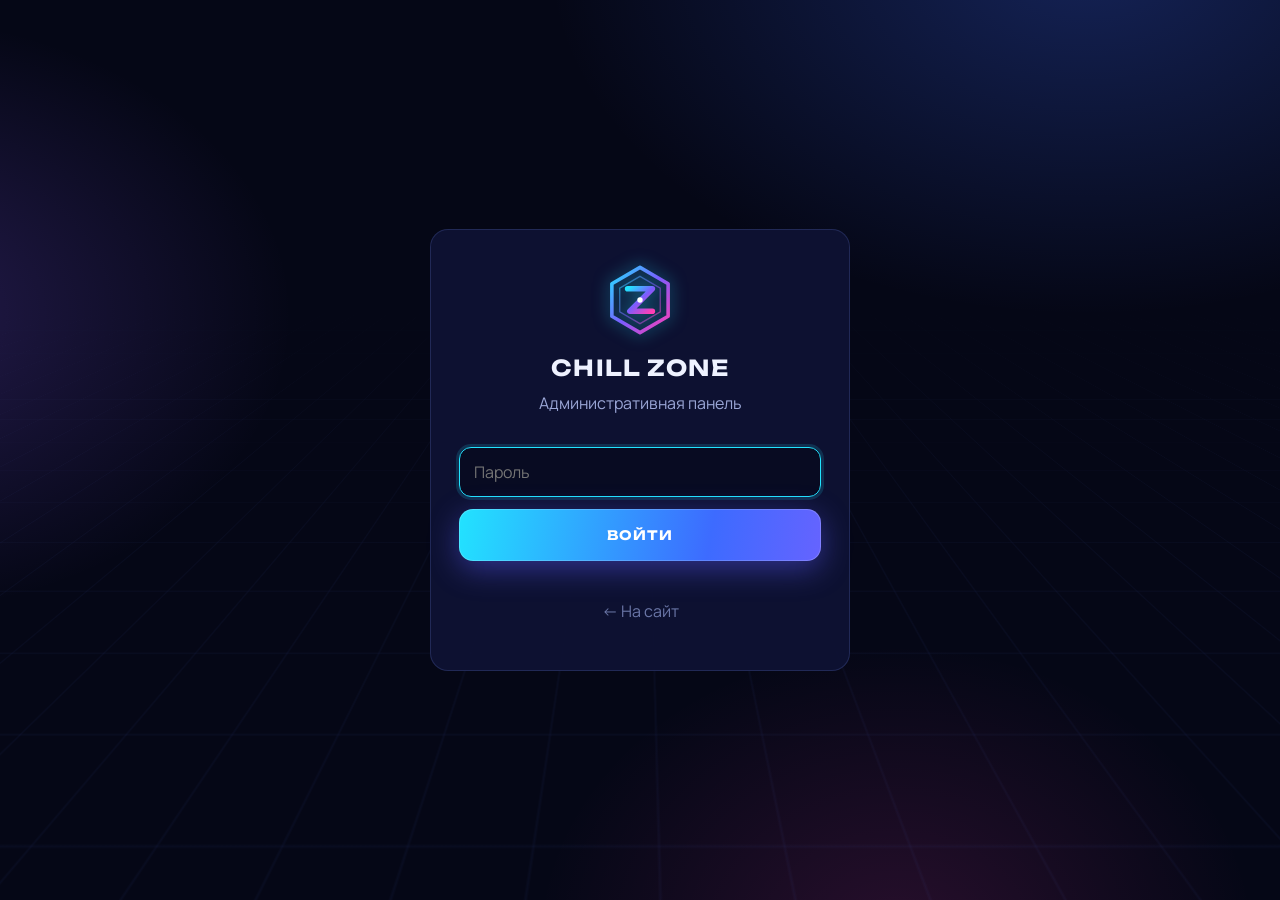
==== commit b58ea4e9: "Оптимизация под мобильные: облегчённая графика, одна живая 3D-сцена, без размытия фона, AVIF/srcset," ====
--- a/admin/index.html
+++ b/admin/index.html
@@ -2,6 +2,7 @@
 <html lang="ru">
 <head>
 <meta charset="utf-8">
+<script src="/js/perf.js"></script>
 <meta name="viewport" content="width=device-width,initial-scale=1,viewport-fit=cover">
 <title>Админ-панель — CHILL ZONE</title>
 <meta name="robots" content="noindex,nofollow">
@@ -12,7 +13,7 @@
 <link rel="icon" href="/favicon.svg" type="image/svg+xml">
 <link rel="apple-touch-icon" href="/img/icon-192.png">
 <link rel="preconnect" href="https://fonts.googleapis.com"><link rel="preconnect" href="https://fonts.gstatic.com" crossorigin>
-<link href="https://fonts.googleapis.com/css2?family=Manrope:wght@400;500;600;700;800&family=Unbounded:wght@400;600;700;800&display=swap" rel="stylesheet">
+<link href="https://fonts.googleapis.com/css2?family=Manrope:wght@400;600;700;800&family=Unbounded:wght@400;700;800&display=swap" rel="stylesheet">
 <link rel="stylesheet" href="/css/app.css">
 <link rel="stylesheet" href="/css/admin.css">
 </head>
@@ -22,6 +23,7 @@
 <div id="modal" class="modal" hidden><div class="modal-card" role="dialog" aria-modal="true"></div></div>
 <script src="/config.js"></script>
 <script src="/js/api.js"></script>
+<script src="/js/room3d.js"></script>
 <script src="/js/admin.js"></script>
 </body>
 </html>
--- a/css/app.css
+++ b/css/app.css
@@ -170,12 +170,12 @@
 @keyframes selpulse{50%{box-shadow:0 0 50px var(--sel),inset 0 0 40px var(--sel)}}
 .r3-obj.selected .glowy{box-shadow:0 0 30px var(--cyan),inset 0 0 20px rgba(34,227,255,.6)!important}
 .r3-label{position:absolute;left:0;top:0;transform-style:preserve-3d;pointer-events:none;transition:opacity .4s}
-.r3-label>div{transform:translate(-50%,-100%) rotateZ(calc(var(--rz) * -1)) rotateX(calc(var(--rx) * -1));transform-origin:50% 100%;white-space:nowrap;font-family:var(--f-display);font-size:13px;font-weight:700;letter-spacing:.06em;padding:6px 10px;border-radius:9px;background:rgba(6,8,26,.82);border:1px solid var(--st,var(--ok));box-shadow:0 0 14px color-mix(in srgb,var(--st,var(--ok)) 70%,transparent);display:flex;align-items:center;gap:7px}
+.r3-label>div{transform:translate(-50%,-100%) rotateZ(calc(var(--rz) * -1 - var(--or, 0deg))) rotateX(calc(var(--rx) * -1));transform-origin:50% 100%;white-space:nowrap;font-family:var(--f-display);font-size:13px;font-weight:700;letter-spacing:.06em;padding:6px 10px;border-radius:9px;background:rgba(6,8,26,.82);border:1px solid var(--st,var(--ok));box-shadow:0 0 14px color-mix(in srgb,var(--st,var(--ok)) 70%,transparent);display:flex;align-items:center;gap:7px}
 .r3-label>div::before{content:"";width:8px;height:8px;border-radius:50%;background:var(--st,var(--ok));box-shadow:0 0 8px var(--st,var(--ok))}
 .r3-obj[data-st=busy] .r3-label>div,.r3-obj[data-st=off] .r3-label>div{color:#cfd3e6}
-.screen{background:linear-gradient(135deg,#1b6dff,#22e3ff 40%,#8b5cff 70%,#ff3fb4);background-size:300% 300%;animation:screenflow 7s ease infinite;box-shadow:0 0 22px rgba(34,227,255,.6)}
+.screen{background:linear-gradient(135deg,#1b6dff,#22e3ff 40%,#8b5cff 70%,#ff3fb4)!important;background-size:300% 300%!important;animation:screenflow 7s ease infinite;box-shadow:0 0 22px rgba(34,227,255,.6)}
 @keyframes screenflow{50%{background-position:100% 100%}}
-.rgb{background:linear-gradient(90deg,#ff3fb4,#8b5cff,#22e3ff,#19f0c4,#ff3fb4);background-size:300% 100%;animation:rgbflow 3s linear infinite}
+.rgb{background:linear-gradient(90deg,#ff3fb4,#8b5cff,#22e3ff,#19f0c4,#ff3fb4)!important;background-size:300% 100%!important;animation:rgbflow 3s linear infinite}
 @keyframes rgbflow{to{background-position:300% 0}}
 .room-wrap{position:relative;height:min(78vh,720px);min-height:460px;border-radius:26px;border:1px solid var(--line);background:radial-gradient(ellipse at 50% 30%,rgba(61,107,255,.18),transparent 70%),rgba(8,10,30,.6);overflow:hidden}
 .room-tools{position:absolute;z-index:5;left:14px;top:14px;right:14px;display:flex;gap:8px;flex-wrap:wrap;pointer-events:none}
@@ -386,3 +386,47 @@
 @media (max-width:980px){.hero-visual.room3d{height:380px;overflow:hidden}}
 
 @media (max-width:760px){.bk-head{height:112px}.bk-head .ttl h3{font-size:20px}}
+
+/* =========================================================
+   ОБЛЕГЧЁННАЯ ГРАФИКА (телефоны и слабые устройства)
+   Сохраняем неон и стиль, убираем дорогие эффекты:
+   размытие фона, бесконечные анимации на 3D-гранях, огромные тени.
+   ========================================================= */
+.hero{min-height:100vh;min-height:100svh}
+.lite .bg-fx::before{animation:none;opacity:.6}
+.lite .bg-fx::after{display:none}
+.lite .orb{display:none}
+.lite .bg-fx{background:
+  radial-gradient(900px 600px at 85% -5%,rgba(61,107,255,.28),transparent 60%),
+  radial-gradient(700px 500px at -10% 35%,rgba(139,92,255,.24),transparent 60%),
+  radial-gradient(600px 500px at 70% 105%,rgba(255,63,180,.14),transparent 60%),var(--bg)}
+.lite .site-header.scrolled,.lite .site-header.open{background:rgba(5,7,22,.95);backdrop-filter:none;-webkit-backdrop-filter:none}
+.lite .card,.lite .bk-panel,.lite .room-legend,.lite .tbtn,.lite .room-zoom button,.lite .room-hint,.lite .gal figcaption,.lite #sub div,.lite .side,.lite .tabbar,.lite .modal{backdrop-filter:none!important;-webkit-backdrop-filter:none!important}
+.lite .card{background:rgba(14,19,52,.94)}
+.lite .bk-panel{background:#0a0e2c;box-shadow:0 -10px 40px rgba(0,0,0,.6),0 0 0 1px rgba(34,227,255,.35)}
+.lite .tabbar{background:#060818}
+.lite .screen,.lite .rgb{animation:none!important}
+.lite .r3-obj .pad,.lite .r3-obj.selected .pad{animation:none;box-shadow:0 0 10px var(--st,var(--ok))}
+.lite .r3-obj.selected .pad{box-shadow:0 0 16px var(--sel)}
+.lite .r3-obj.selected .glowy{box-shadow:none!important}
+.lite .r3-label>div{box-shadow:none}
+.lite .vr-ring{animation:none;transform:translate3d(-45px,-45px,80px) rotateX(70deg)}
+.lite .r3-floor{box-shadow:0 0 0 2px rgba(34,227,255,.35)}
+.lite .r3-floor::after{display:none}
+.lite .r3-wall .neon-strip{box-shadow:none}
+.lite .r3-wall .neon-sign{text-shadow:0 0 6px var(--pink),0 0 16px var(--pink)}
+.lite .btn-neon{animation:none}
+.lite .glitch::before,.lite .glitch::after{display:none}
+.lite .fun{transform-style:flat}
+.lite .fun:hover{transform:none}
+.lite .hero-logo .cz-logo .lg-hex2{animation:fadein .6s 1.5s forwards}
+.lite .hero-logo .cz-logo .lg-dot{animation:fadein .4s 1.8s forwards}
+.lite .scroll-hint::after{animation:none}
+.lite .gal img,.lite .fun .ph img{transition:none}
+/* статичная картинка 3D-сцены вместо второй живой 3D-комнаты на первом экране */
+.hero-still{position:relative;width:100%;height:100%;display:flex;align-items:center;justify-content:center;cursor:pointer}
+.hero-still img{width:100%;height:100%;object-fit:contain;animation:heroFloat 7s ease-in-out infinite;will-change:transform}
+@keyframes heroFloat{50%{transform:translateY(-10px) scale(1.015)}}
+.lite .hero-still img{animation:none}
+.gal picture,.room-cta picture{display:block;width:100%;height:100%}
+@media (max-width:980px){.hero-visual:has(.hero-still){height:auto;margin:0 -12px}.hero-still img{height:auto}}
--- a/css/admin.css
+++ b/css/admin.css
@@ -116,3 +116,20 @@
 .banner{padding:14px 16px;border-radius:14px;margin-bottom:16px;background:rgba(255,209,102,.1);border:1px solid rgba(255,209,102,.45);color:#ffe7a3;font-weight:600}
 .empty{padding:26px;text-align:center;color:var(--muted);border:1px dashed var(--line);border-radius:14px}
 @media (max-width:620px){.mini-table td,.mini-table th{padding:6px 3px}.mini-table .inp{padding:0 6px;font-size:14px;min-width:0}#wT{table-layout:fixed}}
+/* оборудование */
+.eq-grid{display:grid;grid-template-columns:repeat(auto-fill,minmax(330px,1fr));gap:12px}
+.eq-tile{display:grid;grid-template-columns:110px 1fr;gap:14px;padding:12px;border-radius:18px;background:var(--panel);border:1px solid var(--line)}
+.eq-tile.archived{opacity:.55}
+.eq-th{width:110px;height:110px;border-radius:12px;overflow:hidden;background:#0d1030}
+.eq-th img,.eq-th .ph-art{width:100%;height:100%;object-fit:cover}
+.eq-th .ph-art span{font-size:15px}
+.eq-body{display:flex;flex-direction:column;gap:8px;min-width:0}
+.eq-meta{display:flex;flex-wrap:wrap;gap:6px 12px;font-size:13px;color:var(--muted)}
+.eq-acts{display:flex;flex-wrap:wrap;gap:6px;margin-top:auto}
+.eq-acts .btn{min-height:40px;font-size:10.5px;padding:0 10px}
+@media (max-width:520px){.eq-grid{grid-template-columns:1fr}.eq-tile{grid-template-columns:84px 1fr}.eq-th{width:84px;height:84px}}
+.ph-edit{display:flex;gap:12px;align-items:center}
+.ph-prev{width:120px;height:90px;border-radius:12px;overflow:hidden;background:#0d1030;display:grid;place-items:center;flex:0 0 auto;border:1px solid var(--line)}
+.ph-prev img{width:100%;height:100%;object-fit:cover}
+.r3-prev{position:relative;height:240px;border-radius:14px;border:1px solid var(--line);background:radial-gradient(ellipse at 50% 30%,rgba(61,107,255,.18),transparent 70%),rgba(8,10,30,.6);overflow:hidden}
+.plan{cursor:crosshair}
